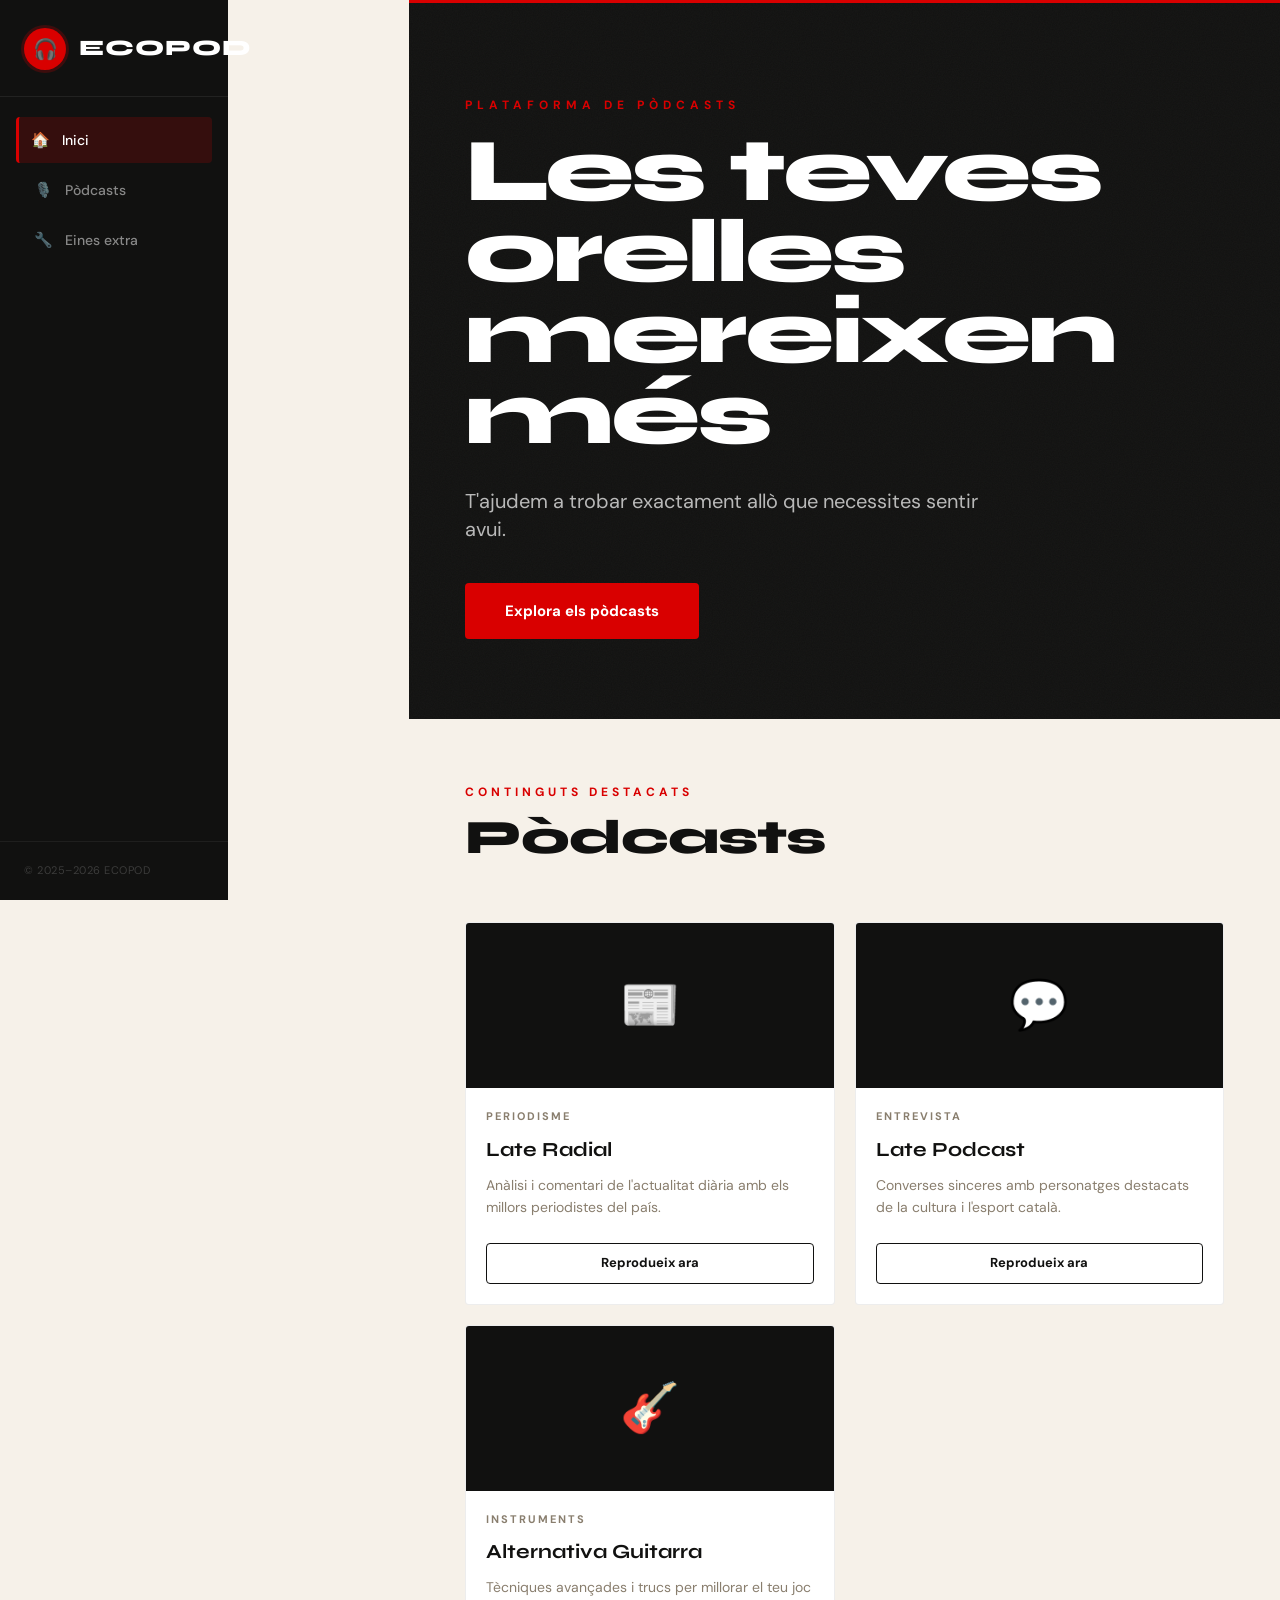
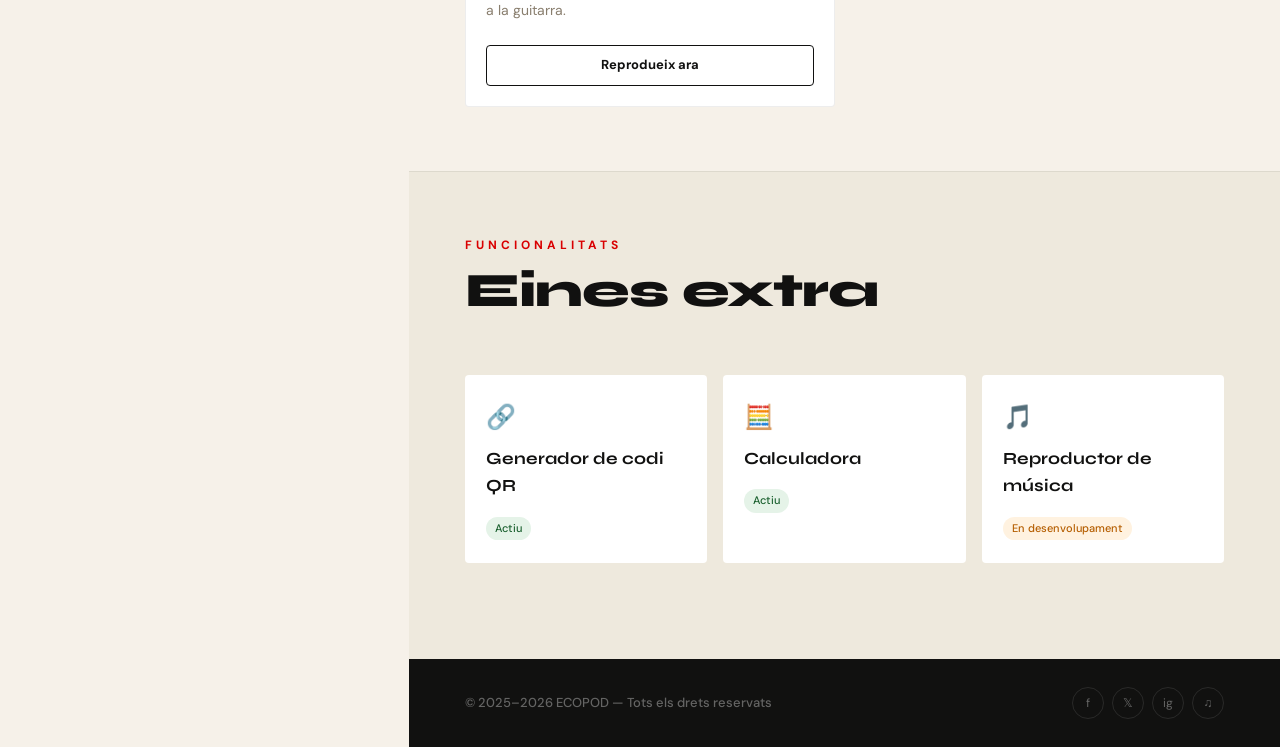
==== ecopod/index.html @ c2f5160b "Rename _html_20260324_562ce0.html to index.html" ====
<!DOCTYPE html>
<html lang="ca">
<head>
  <meta charset="UTF-8">
  <meta name="viewport" content="width=device-width, initial-scale=1.0">
  <title>ECOPOD — Plataforma de Pòdcasts</title>
  <link rel="preconnect" href="https://fonts.googleapis.com">
  <link rel="preconnect" href="https://fonts.gstatic.com" crossorigin>
  <link href="https://fonts.googleapis.com/css2?family=Syne:wght@400;600;700;800&family=DM+Sans:ital,opsz,wght@0,9..40,300;0,9..40,400;0,9..40,500;1,9..40,300&display=swap" rel="stylesheet">
  <style>
    *, *::before, *::after {
      margin: 0;
      padding: 0;
      box-sizing: border-box;
    }

    :root {
      --ink:       #111110;
      --paper:     #f6f1e9;
      --warm:      #eee9dd;
      --red:       #d90000;
      --red-dark:  #aa0000;
      --muted:     #897e6e;
      --white:     #ffffff;
      --sidebar-w: 228px;
      --radius:    4px;
    }

    html { scroll-behavior: smooth; }

    body {
      font-family: 'DM Sans', sans-serif;
      background: var(--paper);
      color: var(--ink);
      line-height: 1.6;
      display: flex;
      min-height: 100vh;
    }

    .sidebar {
      width: var(--sidebar-w);
      background: var(--ink);
      position: fixed;
      top: 0;
      left: 0;
      bottom: 0;
      z-index: 200;
      display: flex;
      flex-direction: column;
    }

    .sidebar-logo {
      display: flex;
      align-items: center;
      gap: 13px;
      padding: 28px 24px 26px;
      text-decoration: none;
      border-bottom: 1px solid rgba(255,255,255,0.07);
      flex-shrink: 0;
    }

    .logo-badge {
      width: 42px;
      height: 42px;
      background: var(--red);
      border-radius: 50%;
      display: grid;
      place-items: center;
      font-size: 20px;
      flex-shrink: 0;
      box-shadow: 0 0 0 3px rgba(217,0,0,0.22);
    }

    /* TIPOGRAFÍA ,LOGO */
    .logo-name {
      font-family: 'Syne', sans-serif;
      font-weight: 800;
      font-size: 22px;
      letter-spacing: 1px;
      color: var(--white);
    }

    .sidebar-nav {
      display: flex;
      flex-direction: column;
      padding: 20px 16px;
      gap: 4px;
      flex: 1;
    }

    /* TIPOGRAFÍA (MENÚ LATERAL) */
    .sidebar-nav a {
      display: flex;
      align-items: center;
      gap: 12px;
      padding: 11px 14px;
      border-radius: var(--radius);
      text-decoration: none;
      color: rgba(255,255,255,0.5);
      font-size: 14px;
      font-weight: 500;
      transition: color 0.2s, background 0.2s;
      border-left: 3px solid transparent;
    }

    .sidebar-nav a .nav-icon {
      font-size: 15px;
      width: 20px;
      text-align: center;
      flex-shrink: 0;
    }

    .sidebar-nav a:hover {
      color: var(--white);
      background: rgba(255,255,255,0.07);
    }

    .sidebar-nav a.active {
      color: var(--white);
      background: rgba(217,0,0,0.18);
      border-left-color: var(--red);
      padding-left: 11px;
    }

    .sidebar-bottom {
      padding: 20px 24px;
      border-top: 1px solid rgba(255,255,255,0.06);
      font-size: 11px;
      color: rgba(255,255,255,0.18);
      letter-spacing: 0.5px;
    }

    /* ---- MAIN ---- */
    .main-content {
      margin-left: var(--sidebar-w);
      flex: 1;
      min-width: 0;
    }

    .hero {
      background: var(--ink);
      color: var(--white);
      padding: 96px 56px 80px;
      position: relative;
      overflow: hidden;
    }

    .hero-grain {
      position: absolute;
      inset: 0;
      background-image: url("data:image/svg+xml,%3Csvg viewBox='0 0 200 200' xmlns='http://www.w3.org/2000/svg'%3E%3Cfilter id='n'%3E%3CfeTurbulence type='fractalNoise' baseFrequency='0.85' numOctaves='4' stitchTiles='stitch'/%3E%3C/filter%3E%3Crect width='100%25' height='100%25' filter='url(%23n)' opacity='0.035'/%3E%3C/svg%3E");
      background-size: 200px;
      pointer-events: none;
    }

    .hero-line {
      position: absolute;
      top: 0; left: 0; right: 0;
      height: 3px;
      background: var(--red);
    }

    .hero-inner {
      position: relative;
      max-width: 800px;
    }

    .hero-eyebrow {
      font-size: 12px;
      letter-spacing: 5px;
      text-transform: uppercase;
      color: var(--red);
      font-weight: 700;
      margin-bottom: 16px;
      display: block;
    }

    .hero h1 {
      font-family: 'Syne', sans-serif;
      font-weight: 800;
      font-size: clamp(48px, 8vw, 90px);
      line-height: 0.9;
      letter-spacing: -3px;
      margin-bottom: 32px;
    }

    .hero p {
      font-size: 20px;
      font-weight: 400;
      color: rgba(255,255,255,0.7);
      margin-bottom: 40px;
      max-width: 540px;
      line-height: 1.4;
    }

    .btn-primary {
      display: inline-block;
      padding: 16px 40px;
      background: var(--red);
      color: var(--white);
      text-decoration: none;
      font-size: 15px;
      font-weight: 700;
      border-radius: var(--radius);
      transition: background 0.18s, transform 0.15s;
    }

    .btn-primary:hover {
      background: var(--red-dark);
      transform: translateY(-2px);
    }

    /* ---- SECCIONS GENERALS ---- */
    .page-section {
      padding: 64px 56px;
    }

    .page-section + .page-section {
      border-top: 1px solid rgba(0,0,0,0.07);
    }

    #eines { background: var(--warm); }

    .section-eyebrow {
      font-size: 12px;
      font-weight: 700;
      letter-spacing: 4px;
      text-transform: uppercase;
      color: var(--red);
      margin-bottom: 12px;
      display: block;
    }

    /* Títols de secció */
    .section-title {
      font-family: 'Syne', sans-serif;
      font-size: clamp(32px, 5vw, 48px);
      font-weight: 800;
      line-height: 1;
      margin-bottom: 60px;
      letter-spacing: -1px;
    }

    /* ---- PODCASTS (targetas) ---- */
    .podcast-grid {
      display: grid;
      grid-template-columns: repeat(auto-fill, minmax(270px, 1fr));
      gap: 20px;
    }

    .podcast-card {
      background: var(--white);
      border-radius: var(--radius);
      overflow: hidden;
      border: 1px solid rgba(0,0,0,0.07);
      transition: box-shadow 0.22s, transform 0.18s;
    }

    .podcast-card:hover {
      box-shadow: 0 10px 28px rgba(0,0,0,0.1);
      transform: translateY(-3px);
    }

    .podcast-thumb {
      height: 165px;
      background: var(--ink);
      display: grid;
      place-items: center;
      font-size: 48px;
    }

    .podcast-body { padding: 20px; }

    .podcast-tag {
      font-size: 11px;
      font-weight: 700;
      letter-spacing: 2px;
      text-transform: uppercase;
      color: var(--muted);
      display: block;
      margin-bottom: 12px;
    }

    .podcast-title {
      font-family: 'Syne', sans-serif;
      font-size: 20px;
      font-weight: 700;
      margin-bottom: 12px;
      line-height: 1.2;
    }

    .podcast-desc {
      font-size: 14px;
      color: var(--muted);
      margin-bottom: 24px;
      line-height: 1.6;
    }

    .btn-outline {
      display: block;
      padding: 9px;
      border: 1.5px solid var(--ink);
      color: var(--ink);
      text-align: center;
      text-decoration: none;
      font-size: 13px;
      font-weight: 700;
      border-radius: var(--radius);
      transition: background 0.16s, color 0.16s;
    }

    .btn-outline:hover {
      background: var(--ink);
      color: var(--white);
    }

    .tools-grid {
      display: grid;
      grid-template-columns: repeat(auto-fill, minmax(230px, 1fr));
      gap: 16px;
      margin-bottom: 32px;
    }

    .tool-card {
      background: var(--white);
      border: 1.5px solid transparent;
      border-radius: var(--radius);
      padding: 22px 20px;
      cursor: pointer;
      transition: border-color 0.18s, box-shadow 0.18s;
      display: flex;
      flex-direction: column;
      gap: 9px;
    }

    .tool-card:hover {
      border-color: var(--red);
      box-shadow: 0 4px 14px rgba(217,0,0,0.08);
    }

    .tool-icon { font-size: 24px; }

    .tool-name {
      font-family: 'Syne', sans-serif;
      font-size: 17px;
      font-weight: 700;
      margin-bottom: 8px;
    }

    .tool-badge {
      display: inline-block;
      font-size: 11px;
      font-weight: 500;
      padding: 3px 9px;
      border-radius: 20px;
      width: fit-content;
    }

    .tool-badge.ready { background: #e5f3e8; color: #1c6130; }
    .tool-badge.wip   { background: #fff2e0; color: #b55e00; }

    .tool-panel { display: none; }

    .tool-panel.active {
      display: block;
      animation: fade-up 0.2s ease;
    }

    @keyframes fade-up {
      from { opacity: 0; transform: translateY(8px); }
      to   { opacity: 1; transform: translateY(0); }
    }

    .back-btn {
      background: none;
      border: 1.5px solid rgba(0,0,0,0.18);
      color: var(--ink);
      font-family: 'DM Sans', sans-serif;
      font-size: 13px;
      font-weight: 500;
      padding: 7px 18px;
      border-radius: 20px;
      cursor: pointer;
      margin-bottom: 20px;
      transition: background 0.16s, color 0.16s, border-color 0.16s;
    }

    .back-btn:hover {
      background: var(--ink);
      color: var(--white);
      border-color: var(--ink);
    }

    .panel-box {
      background: var(--white);
      border-radius: var(--radius);
      padding: 26px;
      max-width: 380px;
      border: 1px solid rgba(0,0,0,0.08);
    }

    .panel-box h3 {
      font-family: 'Syne', sans-serif;
      font-size: 16px;
      font-weight: 700;
      margin-bottom: 16px;
    }

    .qr-input {
      width: 100%;
      padding: 11px 12px;
      border: 1.5px solid rgba(0,0,0,0.13);
      border-radius: var(--radius);
      font-family: 'DM Sans', sans-serif;
      font-size: 14px;
      background: var(--paper);
      margin-bottom: 10px;
      transition: border-color 0.18s;
    }

    .qr-input:focus {
      outline: none;
      border-color: var(--red);
    }

    .qr-btn {
      width: 100%;
      padding: 11px;
      background: var(--red);
      color: var(--white);
      border: none;
      border-radius: var(--radius);
      font-family: 'DM Sans', sans-serif;
      font-size: 14px;
      font-weight: 500;
      cursor: pointer;
      transition: background 0.16s;
    }

    .qr-btn:hover { background: var(--red-dark); }

    .qr-output {
      margin-top: 16px;
      min-height: 52px;
      display: flex;
      justify-content: center;
      align-items: center;
    }

    .qr-output img {
      border-radius: var(--radius);
      border: 1px solid rgba(0,0,0,0.08);
    }

    .qr-placeholder { font-size: 13px; color: var(--muted); }

    /* Calculadora */
    .calculator {
      background: var(--ink);
      border-radius: 6px;
      padding: 16px;
      max-width: 290px;
    }

    .calc-screen {
      background: rgba(255,255,255,0.07);
      border: none;
      border-radius: var(--radius);
      width: 100%;
      padding: 13px;
      text-align: right;
      color: var(--white);
      font-family: 'DM Sans', sans-serif;
      font-size: 21px;
      margin-bottom: 12px;
    }

    .calc-screen:focus { outline: none; }

    .calc-grid {
      display: grid;
      grid-template-columns: repeat(4, 1fr);
      gap: 6px;
    }

    .calc-key {
      padding: 14px 6px;
      font-family: 'DM Sans', sans-serif;
      font-size: 15px;
      font-weight: 500;
      border: none;
      border-radius: var(--radius);
      cursor: pointer;
      background: rgba(255,255,255,0.08);
      color: var(--white);
      transition: background 0.1s;
    }

    .calc-key:hover        { background: rgba(255,255,255,0.15); }
    .calc-key.op           { background: var(--red); }
    .calc-key.op:hover     { background: var(--red-dark); }
    .calc-key.clear        { background: rgba(255,80,60,0.26); }
    .calc-key.clear:hover  { background: rgba(255,80,60,0.42); }
    .calc-key.equal        { background: #2a9d8f; grid-column: span 2; }
    .calc-key.equal:hover  { background: #218f82; }
    .calc-key.zero         { grid-column: span 2; }

    /* Modal del reproductor */
    .modal-overlay {
      display: none;
      position: fixed;
      inset: 0;
      background: rgba(0,0,0,0.72);
      z-index: 500;
      align-items: center;
      justify-content: center;
    }

    .modal-overlay.open { display: flex; }

    .modal-box {
      background: var(--white);
      border-radius: 8px;
      padding: 36px;
      width: 90%;
      max-width: 360px;
      text-align: center;
      position: relative;
    }

    .modal-close {
      position: absolute;
      top: 14px; right: 16px;
      background: none;
      border: none;
      font-size: 22px;
      cursor: pointer;
      color: var(--muted);
      line-height: 1;
      transition: color 0.16s;
    }

    .modal-close:hover { color: var(--ink); }

    .modal-disc {
      width: 130px;
      height: 130px;
      background: linear-gradient(135deg, var(--red), var(--ink));
      border-radius: 50%;
      margin: 0 auto 20px;
      display: grid;
      place-items: center;
      font-size: 48px;
    }

    .modal-title {
      font-family: 'Syne', sans-serif;
      font-size: 18px;
      font-weight: 700;
      margin-bottom: 5px;
    }

    .modal-subtitle {
      font-size: 13px;
      color: var(--muted);
      margin-bottom: 24px;
    }

    .player-controls {
      display: flex;
      justify-content: center;
      align-items: center;
      gap: 12px;
    }

    /* ---- FOOTER ---- */
    footer {
      background: var(--ink);
      color: rgba(255,255,255,0.35);
      padding: 28px 56px;
      display: flex;
      align-items: center;
      justify-content: space-between;
      flex-wrap: wrap;
      gap: 14px;
    }

    .footer-copy { font-size: 13px; font-weight: 500; }

    .social-links { display: flex; gap: 8px; }

    .social-link {
      width: 32px;
      height: 32px;
      border: 1px solid rgba(255,255,255,0.1);
      border-radius: 50%;
      display: grid;
      place-items: center;
      text-decoration: none;
      color: rgba(255,255,255,0.35);
      font-size: 12px;
      transition: border-color 0.16s, color 0.16s, background 0.16s;
    }

    .social-link:hover {
      border-color: var(--red);
      color: var(--white);
      background: var(--red);
    }

    ::selection { background: var(--red); color: var(--white); }
  </style>
</head>
<body>

  <aside class="sidebar" id="sidebar">
    <a href="#presentacio" class="sidebar-logo">
      <div class="logo-badge">🎧</div>
      <span class="logo-name">ECOPOD</span>
    </a>
    <nav class="sidebar-nav" id="sidebarNav">
      <a href="#presentacio" class="active">
        <span class="nav-icon">🏠</span> Inici
      </a>
      <a href="#podcasts">
        <span class="nav-icon">🎙️</span> Pòdcasts
      </a>
      <a href="#eines">
        <span class="nav-icon">🔧</span> Eines extra
      </a>
    </nav>
    <div class="sidebar-bottom">© 2025–2026 ECOPOD</div>
  </aside>

  <div class="mobile-bar">
    <a href="#" class="mobile-logo">
      <div class="logo-badge">🎧</div>
      <span class="logo-name">ECOPOD</span>
    </a>
    <button class="burger" id="burgerBtn" aria-label="Obrir menú">
      <span></span><span></span><span></span>
    </button>
  </div>

  <main class="main-content">

    <section class="hero" id="presentacio">
      <div class="hero-grain"></div>
      <div class="hero-line"></div>
      <div class="hero-inner">
        <span class="hero-eyebrow">Plataforma de pòdcasts</span>
        <h1>Les teves orelles<br>mereixen més</h1>
        <p>T'ajudem a trobar exactament allò que necessites sentir avui.</p>
        <a href="#podcasts" class="btn-primary">Explora els pòdcasts</a>
      </div>
    </section>

    <section class="page-section" id="podcasts">
      <span class="section-eyebrow">Continguts destacats</span>
      <h2 class="section-title">Pòdcasts</h2>

      <div class="podcast-grid">
        <article class="podcast-card">
          <div class="podcast-thumb">📰</div>
          <div class="podcast-body">
            <span class="podcast-tag">Periodisme</span>
            <h3 class="podcast-title">Late Radial</h3>
            <p class="podcast-desc">Anàlisi i comentari de l'actualitat diària amb els millors periodistes del país.</p>
            <a href="#" class="btn-outline">Reprodueix ara</a>
          </div>
        </article>

        <article class="podcast-card">
          <div class="podcast-thumb">💬</div>
          <div class="podcast-body">
            <span class="podcast-tag">Entrevista</span>
            <h3 class="podcast-title">Late Podcast</h3>
            <p class="podcast-desc">Converses sinceres amb personatges destacats de la cultura i l'esport català.</p>
            <a href="#" class="btn-outline">Reprodueix ara</a>
          </div>
        </article>

        <article class="podcast-card">
          <div class="podcast-thumb">🎸</div>
          <div class="podcast-body">
            <span class="podcast-tag">Instruments</span>
            <h3 class="podcast-title">Alternativa Guitarra</h3>
            <p class="podcast-desc">Tècniques avançades i trucs per millorar el teu joc a la guitarra.</p>
            <a href="#" class="btn-outline">Reprodueix ara</a>
          </div>
        </article>
      </div>
    </section>

    <section class="page-section" id="eines">
      <span class="section-eyebrow">Funcionalitats</span>
      <h2 class="section-title">Eines extra</h2>

      <div class="tools-grid" id="toolsGrid">
        <div class="tool-card" data-tool="qr">
          <div class="tool-icon">🔗</div>
          <div class="tool-name">Generador de codi QR</div>
          <span class="tool-badge ready">Actiu</span>
        </div>
        <div class="tool-card" data-tool="calc">
          <div class="tool-icon">🧮</div>
          <div class="tool-name">Calculadora</div>
          <span class="tool-badge ready">Actiu</span>
        </div>
        <div class="tool-card" data-tool="player">
          <div class="tool-icon">🎵</div>
          <div class="tool-name">Reproductor de música</div>
          <span class="tool-badge wip">En desenvolupament</span>
        </div>
      </div>

      <div class="tool-panel" id="panel-qr">
        <button class="back-btn" data-back>← Tornar</button>
        <div class="panel-box">
          <h3>Generador de codi QR</h3>
          <input type="text" class="qr-input" id="qrInput" placeholder="URL o text...">
          <button class="qr-btn" id="qrBtn">Generar</button>
          <div class="qr-output" id="qrOutput">
            <span class="qr-placeholder">El teu codi QR apareixerà aquí</span>
          </div>
        </div>
      </div>

      <div class="tool-panel" id="panel-calc">
        <button class="back-btn" data-back>← Tornar</button>
        <div class="calculator">
          <input type="text" class="calc-screen" id="calcScreen" readonly>
          <div class="calc-grid">
            <button class="calc-key clear" data-action="clear">C</button>
            <button class="calc-key op"    data-action="op" data-val="/">÷</button>
            <button class="calc-key op"    data-action="op" data-val="*">×</button>
            <button class="calc-key op"    data-action="del">⌫</button>
            <button class="calc-key" data-action="digit" data-val="7">7</button>
            <button class="calc-key" data-action="digit" data-val="8">8</button>
            <button class="calc-key" data-action="digit" data-val="9">9</button>
            <button class="calc-key op"    data-action="op" data-val="-">−</button>
            <button class="calc-key" data-action="digit" data-val="4">4</button>
            <button class="calc-key" data-action="digit" data-val="5">5</button>
            <button class="calc-key" data-action="digit" data-val="6">6</button>
            <button class="calc-key op"    data-action="op" data-val="+">+</button>
            <button class="calc-key" data-action="digit" data-val="1">1</button>
            <button class="calc-key" data-action="digit" data-val="2">2</button>
            <button class="calc-key" data-action="digit" data-val="3">3</button>
            <button class="calc-key equal" data-action="eval">=</button>
            <button class="calc-key zero"  data-action="digit" data-val="0">0</button>
            <button class="calc-key"       data-action="digit" data-val=".">.</button>
          </div>
        </div>
      </div>
    </section>

    <footer>
      <span class="footer-copy">© 2025–2026 ECOPOD — Tots els drets reservats</span>
      <div class="social-links">
        <a href="#" class="social-link" title="Facebook">f</a>
        <a href="#" class="social-link" title="X">𝕏</a>
        <a href="#" class="social-link" title="Instagram">ig</a>
        <a href="#" class="social-link" title="Spotify">♫</a>
      </div>
    </footer>

  </main>

  <div class="modal-overlay" id="playerModal">
    <div class="modal-box">
      <button class="modal-close" id="modalClose">×</button>
      <div class="modal-disc">🎵</div>
      <p class="modal-title">Reproductor de música</p>
      <p class="modal-subtitle">Funcionalitat en desenvolupament</p>
      <div class="player-controls">
        <button class="ctrl-btn">⏮</button>
        <button class="ctrl-btn play">▶</button>
        <button class="ctrl-btn">⏭</button>
      </div>
    </div>
  </div>

  <script>
    // Sidebar mobile
    const sidebar   = document.getElementById('sidebar');
    const burgerBtn = document.getElementById('burgerBtn');

    burgerBtn.addEventListener('click', () => sidebar.classList.toggle('open'));

    document.addEventListener('click', (e) => {
      if (!sidebar.contains(e.target) && !burgerBtn.contains(e.target)) {
        sidebar.classList.remove('open');
      }
    });

    // Nav actiu en scroll
    const navLinks = document.querySelectorAll('.sidebar-nav a');

    const sectionObserver = new IntersectionObserver((entries) => {
      entries.forEach(entry => {
        if (!entry.isIntersecting) return;
        navLinks.forEach(l => l.classList.remove('active'));
        const match = document.querySelector(`.sidebar-nav a[href="#${entry.target.id}"]`);
        if (match) match.classList.add('active');
      });
    }, { threshold: 0.35 });

    document.querySelectorAll('section[id]').forEach(s => sectionObserver.observe(s));

    // Eines
    document.getElementById('toolsGrid').addEventListener('click', (e) => {
      const card = e.target.closest('.tool-card');
      if (!card) return;
      const tool = card.dataset.tool;

      if (tool === 'player') {
        document.getElementById('playerModal').classList.add('open');
        return;
      }

      const panel = document.getElementById('panel-' + tool);
      if (panel) panel.classList.add('active');
    });

    document.querySelectorAll('[data-back]').forEach(btn => {
      btn.addEventListener('click', () => btn.closest('.tool-panel').classList.remove('active'));
    });

    // QR
    document.getElementById('qrBtn').addEventListener('click', () => {
      const val = document.getElementById('qrInput').value.trim();
      const out = document.getElementById('qrOutput');

      if (!val) {
        out.innerHTML = '<span style="color:var(--red);font-size:13px">Introdueix un URL o text primer</span>';
        return;
      }

      out.innerHTML = `<img src="https://api.qrserver.com/v1/create-qr-code/?size=200x200&data=${encodeURIComponent(val)}" alt="Codi QR" width="200" height="200">`;
    });

    // Calculadora
    const calcScreen = document.getElementById('calcScreen');

    document.querySelector('.calc-grid').addEventListener('click', (e) => {
      const btn = e.target.closest('.calc-key');
      if (!btn) return;
      const { action, val } = btn.dataset;

      if      (action === 'digit') calcScreen.value += val;
      else if (action === 'op')    calcScreen.value += val;
      else if (action === 'del')   calcScreen.value = calcScreen.value.slice(0, -1);
      else if (action === 'clear') calcScreen.value = '';
      else if (action === 'eval') {
        try {
          calcScreen.value = Function('"use strict"; return (' + calcScreen.value + ')')();
        } catch {
          calcScreen.value = 'Error';
        }
      }
    });

    document.addEventListener('keydown', (e) => {
      if (!document.getElementById('panel-calc').classList.contains('active')) return;
      if (/^[0-9.]$/.test(e.key))                calcScreen.value += e.key;
      else if (['+','-','*','/'].includes(e.key)) calcScreen.value += e.key;
      else if (e.key === 'Enter')                 document.querySelector('[data-action="eval"]').click();
      else if (e.key === 'Backspace')             calcScreen.value = calcScreen.value.slice(0, -1);
      else if (e.key === 'Escape')                calcScreen.value = '';
    });

    // Modal
    const playerModal = document.getElementById('playerModal');
    document.getElementById('modalClose').addEventListener('click', () => playerModal.classList.remove('open'));
    playerModal.addEventListener('click', (e) => { if (e.target === playerModal) playerModal.classList.remove('open'); });
  </script>
</body>
</html>
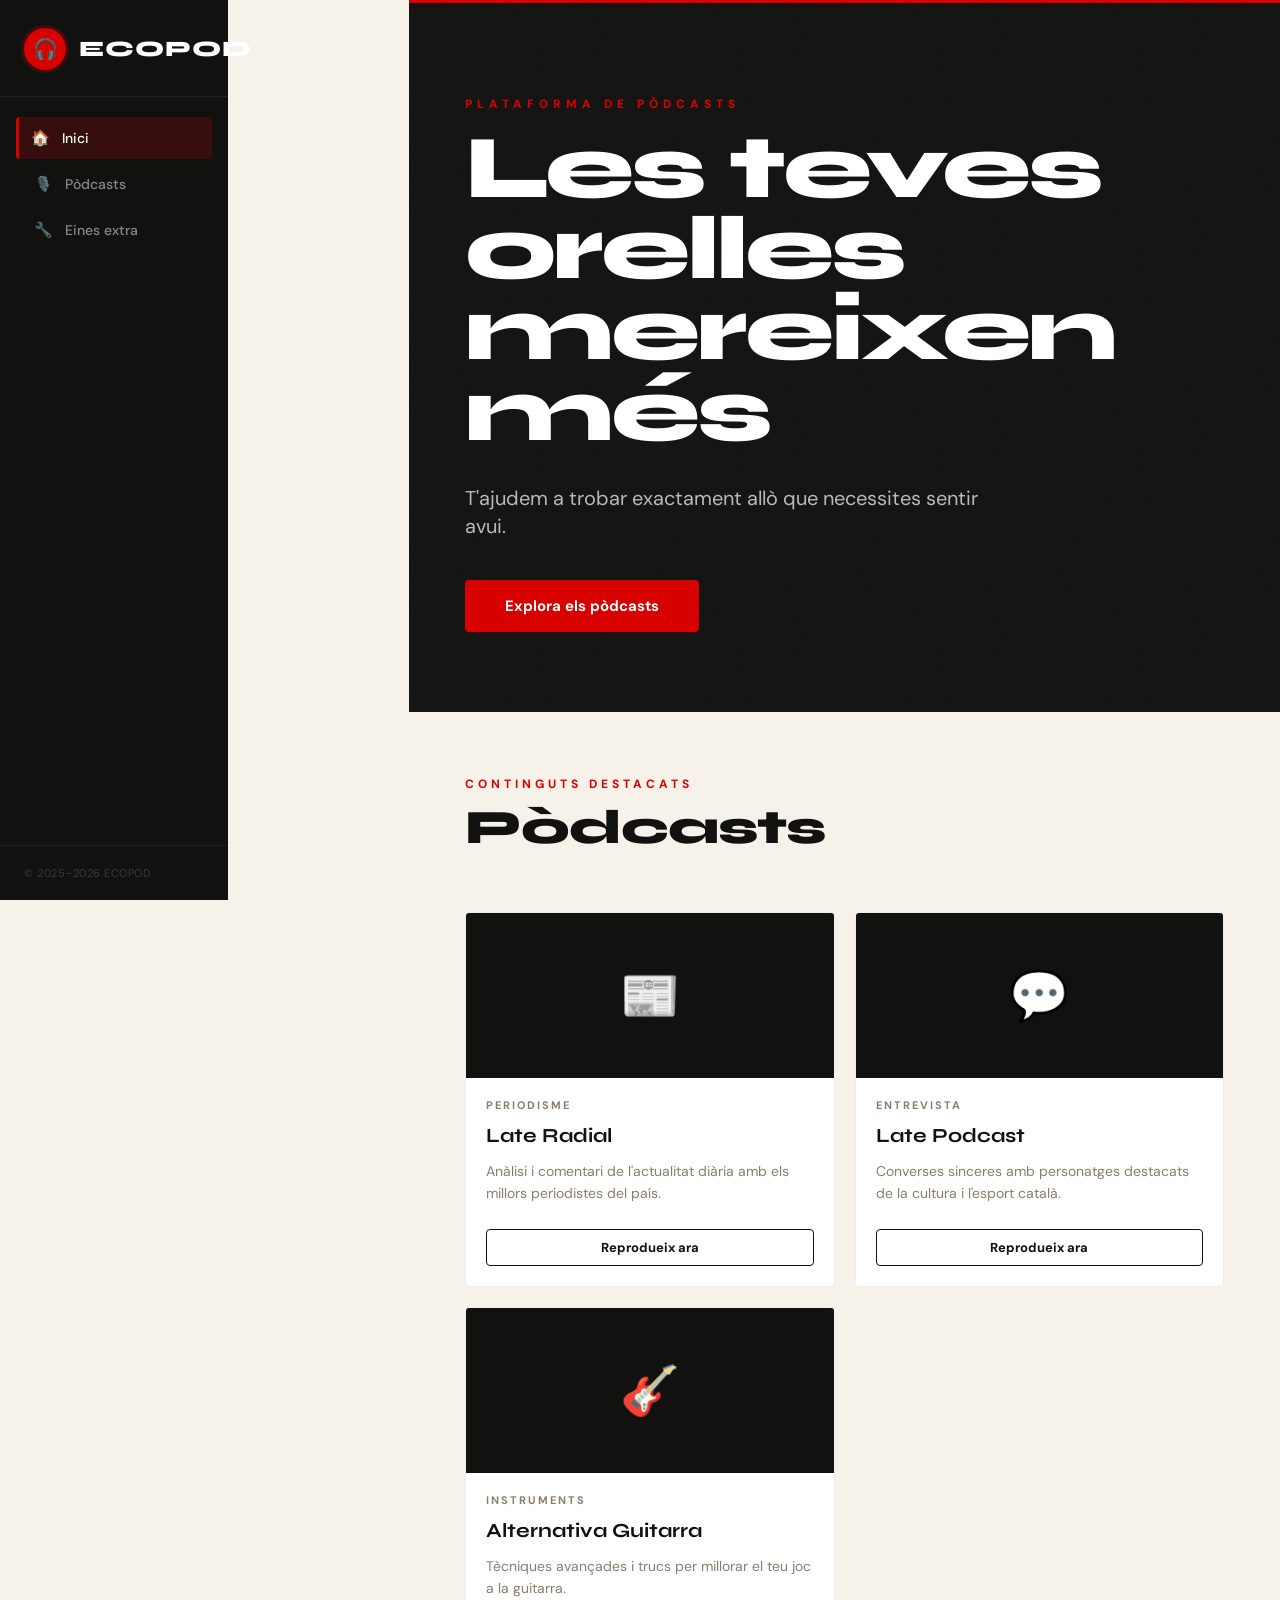
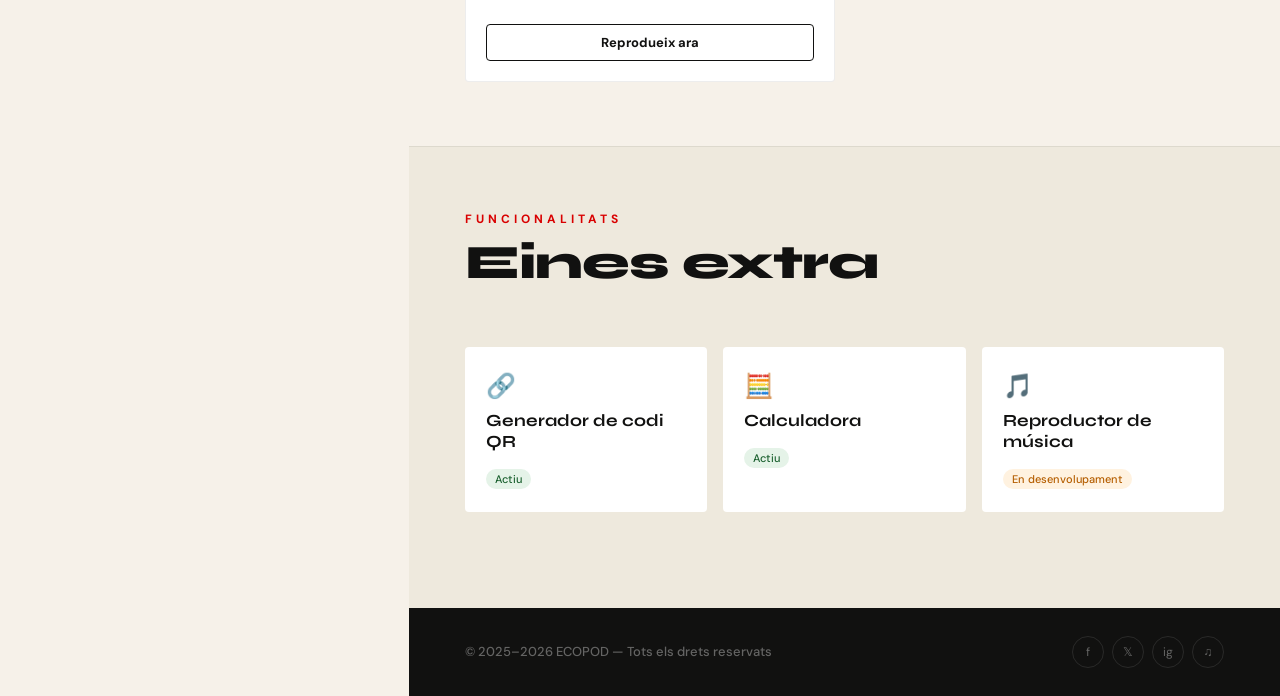
==== commit 0a4f282a: "save2" ====
--- a/ecopod/index.html
+++ b/ecopod/index.html
@@ -32,7 +32,7 @@
       font-family: 'DM Sans', sans-serif;
       background: var(--paper);
       color: var(--ink);
-      line-height: 1.6;
+
       display: flex;
       min-height: 100vh;
     }
@@ -364,11 +364,6 @@
     .tool-panel.active {
       display: block;
       animation: fade-up 0.2s ease;
-    }
-
-    @keyframes fade-up {
-      from { opacity: 0; transform: translateY(8px); }
-      to   { opacity: 1; transform: translateY(0); }
     }
 
     .back-btn {
@@ -781,98 +776,132 @@
   </div>
 
   <script>
-    // Sidebar mobile
-    const sidebar   = document.getElementById('sidebar');
-    const burgerBtn = document.getElementById('burgerBtn');
-
-    burgerBtn.addEventListener('click', () => sidebar.classList.toggle('open'));
-
-    document.addEventListener('click', (e) => {
-      if (!sidebar.contains(e.target) && !burgerBtn.contains(e.target)) {
-        sidebar.classList.remove('open');
-      }
-    });
-
-    // Nav actiu en scroll
-    const navLinks = document.querySelectorAll('.sidebar-nav a');
-
-    const sectionObserver = new IntersectionObserver((entries) => {
-      entries.forEach(entry => {
-        if (!entry.isIntersecting) return;
-        navLinks.forEach(l => l.classList.remove('active'));
-        const match = document.querySelector(`.sidebar-nav a[href="#${entry.target.id}"]`);
-        if (match) match.classList.add('active');
-      });
-    }, { threshold: 0.35 });
-
-    document.querySelectorAll('section[id]').forEach(s => sectionObserver.observe(s));
-
-    // Eines
-    document.getElementById('toolsGrid').addEventListener('click', (e) => {
-      const card = e.target.closest('.tool-card');
-      if (!card) return;
-      const tool = card.dataset.tool;
-
-      if (tool === 'player') {
-        document.getElementById('playerModal').classList.add('open');
-        return;
-      }
-
-      const panel = document.getElementById('panel-' + tool);
-      if (panel) panel.classList.add('active');
-    });
-
-    document.querySelectorAll('[data-back]').forEach(btn => {
-      btn.addEventListener('click', () => btn.closest('.tool-panel').classList.remove('active'));
-    });
-
-    // QR
-    document.getElementById('qrBtn').addEventListener('click', () => {
-      const val = document.getElementById('qrInput').value.trim();
-      const out = document.getElementById('qrOutput');
-
-      if (!val) {
-        out.innerHTML = '<span style="color:var(--red);font-size:13px">Introdueix un URL o text primer</span>';
-        return;
-      }
-
-      out.innerHTML = `<img src="https://api.qrserver.com/v1/create-qr-code/?size=200x200&data=${encodeURIComponent(val)}" alt="Codi QR" width="200" height="200">`;
-    });
-
-    // Calculadora
-    const calcScreen = document.getElementById('calcScreen');
-
-    document.querySelector('.calc-grid').addEventListener('click', (e) => {
-      const btn = e.target.closest('.calc-key');
-      if (!btn) return;
-      const { action, val } = btn.dataset;
-
-      if      (action === 'digit') calcScreen.value += val;
-      else if (action === 'op')    calcScreen.value += val;
-      else if (action === 'del')   calcScreen.value = calcScreen.value.slice(0, -1);
-      else if (action === 'clear') calcScreen.value = '';
-      else if (action === 'eval') {
-        try {
-          calcScreen.value = Function('"use strict"; return (' + calcScreen.value + ')')();
-        } catch {
-          calcScreen.value = 'Error';
-        }
-      }
-    });
-
-    document.addEventListener('keydown', (e) => {
-      if (!document.getElementById('panel-calc').classList.contains('active')) return;
-      if (/^[0-9.]$/.test(e.key))                calcScreen.value += e.key;
-      else if (['+','-','*','/'].includes(e.key)) calcScreen.value += e.key;
-      else if (e.key === 'Enter')                 document.querySelector('[data-action="eval"]').click();
-      else if (e.key === 'Backspace')             calcScreen.value = calcScreen.value.slice(0, -1);
-      else if (e.key === 'Escape')                calcScreen.value = '';
-    });
-
-    // Modal
-    const playerModal = document.getElementById('playerModal');
-    document.getElementById('modalClose').addEventListener('click', () => playerModal.classList.remove('open'));
-    playerModal.addEventListener('click', (e) => { if (e.target === playerModal) playerModal.classList.remove('open'); });
+    const sidebar = document.getElementById('sidebar');
+const burgerBtn = document.getElementById('burgerBtn');
+
+// ===== MENU MÓVIL =====
+if (burgerBtn) {
+  burgerBtn.addEventListener('click', () => {
+    sidebar.classList.toggle('open');
+  });
+}
+
+// cerrar al hacer click fuera
+document.addEventListener('click', (e) => {
+  if (!sidebar || !burgerBtn) return;
+
+  if (!sidebar.contains(e.target) && !burgerBtn.contains(e.target)) {
+    sidebar.classList.remove('open');
+  }
+});
+
+// ===== NAV ACTIVO =====
+const navLinks = document.querySelectorAll('.sidebar-nav a');
+
+const sectionObserver = new IntersectionObserver((entries) => {
+  entries.forEach(entry => {
+    if (!entry.isIntersecting) return;
+
+    navLinks.forEach(l => l.classList.remove('active'));
+
+    const match = document.querySelector(
+      `.sidebar-nav a[href="#${entry.target.id}"]`
+    );
+
+    if (match) match.classList.add('active');
+  });
+}, { threshold: 0.35 });
+
+document.querySelectorAll('section[id]').forEach(s => {
+  sectionObserver.observe(s);
+});
+
+// ===== TOOLS =====
+const toolsGrid = document.getElementById('toolsGrid');
+
+if (toolsGrid) {
+  toolsGrid.addEventListener('click', (e) => {
+    const card = e.target.closest('.tool-card');
+    if (!card) return;
+
+    const tool = card.dataset.tool;
+
+    if (tool === 'player') {
+      document.getElementById('playerModal').classList.add('open');
+      return;
+    }
+
+    const panel = document.getElementById('panel-' + tool);
+    if (panel) panel.classList.add('active');
+  });
+}
+
+// volver atrás
+document.querySelectorAll('[data-back]').forEach(btn => {
+  btn.addEventListener('click', () => {
+    btn.closest('.tool-panel')?.classList.remove('active');
+  });
+});
+
+// ===== QR =====
+document.getElementById('qrBtn')?.addEventListener('click', () => {
+  const val = document.getElementById('qrInput').value.trim();
+  const out = document.getElementById('qrOutput');
+
+  if (!val) {
+    out.innerHTML = `<span style="color:red;font-size:13px">Escribe algo primero</span>`;
+    return;
+  }
+
+  out.innerHTML = `
+    <img src="https://api.qrserver.com/v1/create-qr-code/?size=200x200&data=${encodeURIComponent(val)}">
+  `;
+});
+
+// ===== CALCULADORA =====
+const calcScreen = document.getElementById('calcScreen');
+
+document.querySelector('.calc-grid')?.addEventListener('click', (e) => {
+  const btn = e.target.closest('.calc-key');
+  if (!btn) return;
+
+  const { action, val } = btn.dataset;
+
+  if (action === 'digit') calcScreen.value += val;
+  else if (action === 'op') calcScreen.value += val;
+  else if (action === 'del') calcScreen.value = calcScreen.value.slice(0, -1);
+  else if (action === 'clear') calcScreen.value = '';
+  else if (action === 'eval') {
+    try {
+      calcScreen.value = Function('"use strict";return (' + calcScreen.value + ')')();
+    } catch {
+      calcScreen.value = 'Error';
+    }
+  }
+});
+
+// teclado
+document.addEventListener('keydown', (e) => {
+  if (!document.getElementById('panel-calc')?.classList.contains('active')) return;
+
+  if (/^[0-9.]$/.test(e.key)) calcScreen.value += e.key;
+  else if (['+','-','*','/'].includes(e.key)) calcScreen.value += e.key;
+  else if (e.key === 'Enter') document.querySelector('[data-action="eval"]').click();
+  else if (e.key === 'Backspace') calcScreen.value = calcScreen.value.slice(0, -1);
+  else if (e.key === 'Escape') calcScreen.value = '';
+});
+
+// ===== MODAL =====
+const playerModal = document.getElementById('playerModal');
+document.getElementById('modalClose')?.addEventListener('click', () => {
+  playerModal.classList.remove('open');
+});
+
+playerModal?.addEventListener('click', (e) => {
+  if (e.target === playerModal) {
+    playerModal.classList.remove('open');
+  }
+});
   </script>
 </body>
-</html>
+</html>
